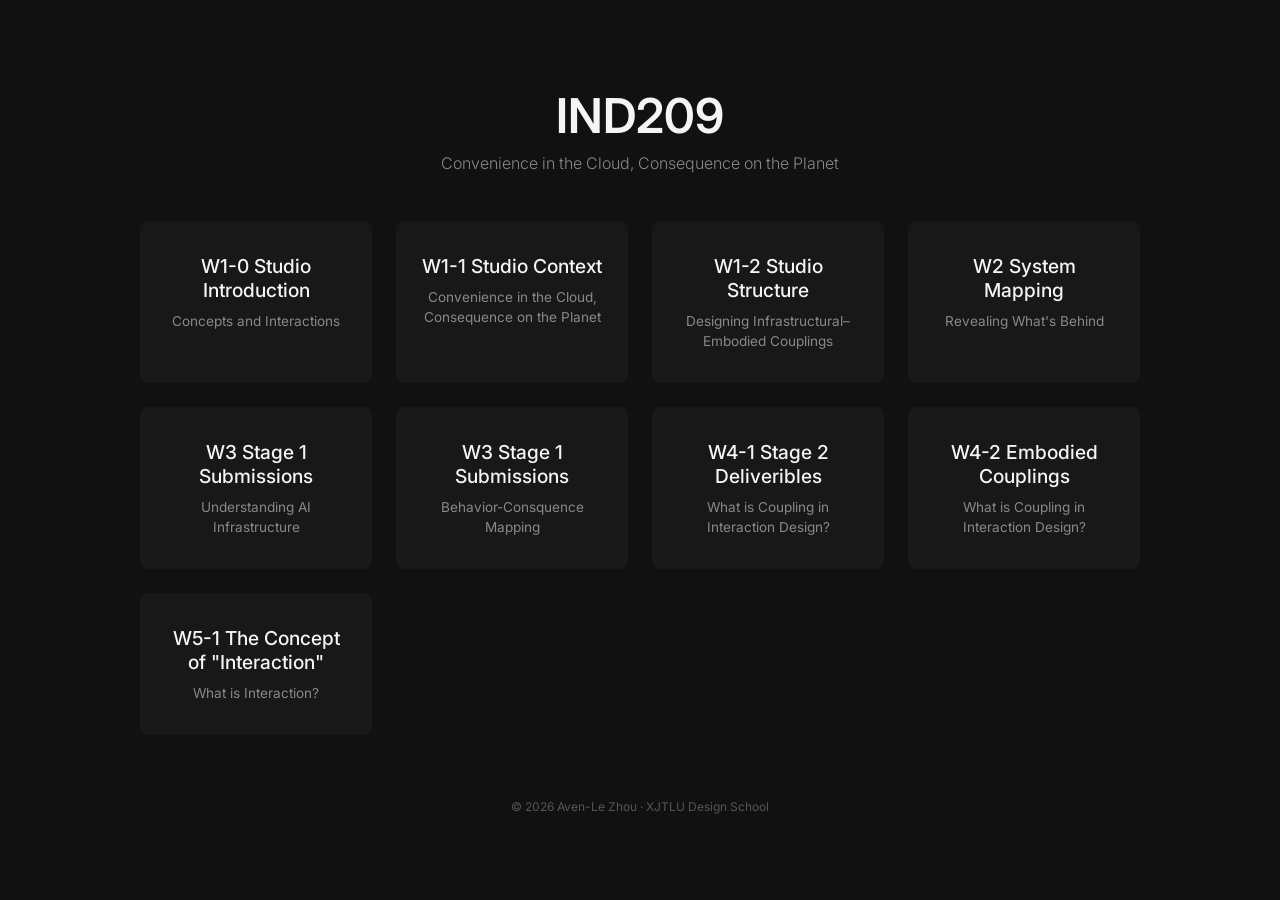
==== slides/index.html @ 0d858614 "Update index.html" ====
<!DOCTYPE html>
<html lang="en">
<head>
  <meta charset="UTF-8" />
  <meta name="viewport" content="width=device-width, initial-scale=1.0" />
  <title>IND209 – Design Studio</title>
  <link rel="stylesheet" href="style.css" />
  <link rel="preconnect" href="https://fonts.googleapis.com">
  <link href="https://fonts.googleapis.com/css2?family=Inter:wght@300;400;600&display=swap" rel="stylesheet">
</head>

<body>

  <div class="container">
    <h1>IND209</h1>
    <p class="subtitle">Convenience in the Cloud, Consequence on the Planet</p>

    <div class="grid">

      <a class="card" href="../studio_intro/">
        <span class="title">W1-0 Studio Introduction</span>
        <span class="desc">Concepts and Interactions</span>
      </a>

      <a class="card" href="../studio_context/">
        <span class="title">W1-1 Studio Context</span>
        <span class="desc">Convenience in the Cloud, Consequence on the Planet</span>
      </a>

      <a class="card" href="../studio_structure/">
        <span class="title">W1-2 Studio Structure</span>
        <span class="desc">Designing Infrastructural–Embodied Couplings</span>
      </a>

      <!-- Duplicate this block for new lectures -->
     
      <a class="card" href="../system_mapping/">
        <span class="title">W2 System Mapping</span>
        <span class="desc">Revealing What's Behind</span>
      </a>

      <!-- -- -->

      <a class="card" href="../A1/SysMap/">
        <span class="title">W3 Stage 1 Submissions</span>
        <span class="desc">Understanding AI Infrastructure</span>
      </a>

      <a class="card" href="../A1/BeConMap/">
        <span class="title">W3 Stage 1 Submissions</span>
        <span class="desc">Behavior-Consquence Mapping</span>
      </a>


      <a class="card" href="../assignment2/">
        <span class="title">W4-1 Stage 2 Deliveribles</span>
        <span class="desc">What is Coupling in Interaction Design?</span>
      </a>

      <a class="card" href="../coupling_concept/">
        <span class="title">W4-2 Embodied Couplings</span>
        <span class="desc">What is Coupling in Interaction Design?</span>
      </a>

      <a class="card" href="../interaction_concept/">
        <span class="title">W5-1 The Concept of "Interaction"</span>
        <span class="desc">What is Interaction?</span>
      </a>
      <!--
      <a class="card" href="../IND209/week03/">
        <span class="title">Week 03</span>
        <span class="desc">Title or focus</span>
      </a>
      -->

    </div>

    <footer>
      © 2026 Aven-Le Zhou · XJTLU Design School
    </footer>

  </div>

</body>
</html>
---- slides/style.css ----
:root {
  --bg: #111;
  --card-bg: #181818;
  --text: #f5f5f5;
  --subtle: #888;
  --accent: #00c3ff;
}

* {
  margin: 0;
  padding: 0;
  box-sizing: border-box;
}

body {
  font-family: 'Inter', sans-serif;
  background: var(--bg);
  color: var(--text);
  display: flex;
  justify-content: center;
  align-items: center;
  min-height: 100vh;
}

.container {
  width: 90%;
  max-width: 1000px;
  text-align: center;
}

h1 {
  font-weight: 600;
  font-size: 3rem;
  margin-bottom: 0.5rem;
}

.subtitle {
  font-weight: 300;
  color: var(--subtle);
  margin-bottom: 3rem;
}

.grid {
  display: grid;
  grid-template-columns: repeat(auto-fit, minmax(220px, 1fr));
  gap: 1.5rem;
}

.card {
  background: var(--card-bg);
  padding: 2rem 1.5rem;
  border-radius: 8px;
  text-decoration: none;
  color: var(--text);
  transition: transform 0.3s ease, box-shadow 0.3s ease, border 0.3s ease;
  border: 1px solid transparent;
}

.card:hover {
  transform: translateY(-6px);
  box-shadow: 0 10px 30px rgba(0, 195, 255, 0.15);
  border: 1px solid var(--accent);
}

.title {
  display: block;
  font-size: 1.2rem;
  font-weight: 500;
  margin-bottom: 0.5rem;
}

.desc {
  font-size: 0.85rem;
  color: var(--subtle);
}

footer {
  margin-top: 4rem;
  font-size: 0.75rem;
  color: #555;
}
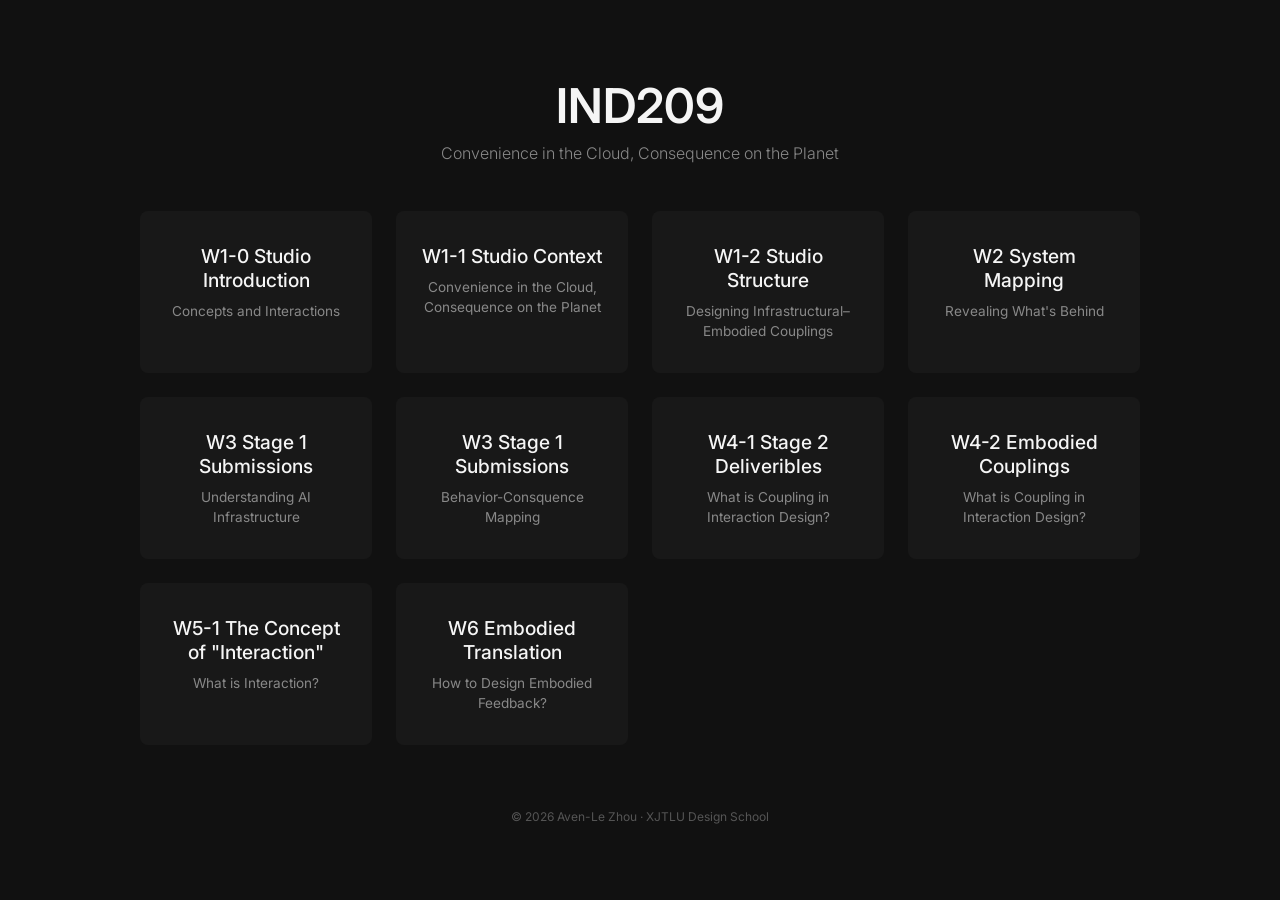
==== commit 1724ea4c: "embodied translation" ====
--- a/slides/index.html
+++ b/slides/index.html
@@ -66,6 +66,12 @@
         <span class="title">W5-1 The Concept of "Interaction"</span>
         <span class="desc">What is Interaction?</span>
       </a>
+
+      <a class="card" href="../embodied_translation/">
+        <span class="title">W6 Embodied Translation</span>
+        <span class="desc">How to Design Embodied Feedback?</span>
+      </a>
+
       <!--
       <a class="card" href="../IND209/week03/">
         <span class="title">Week 03</span>
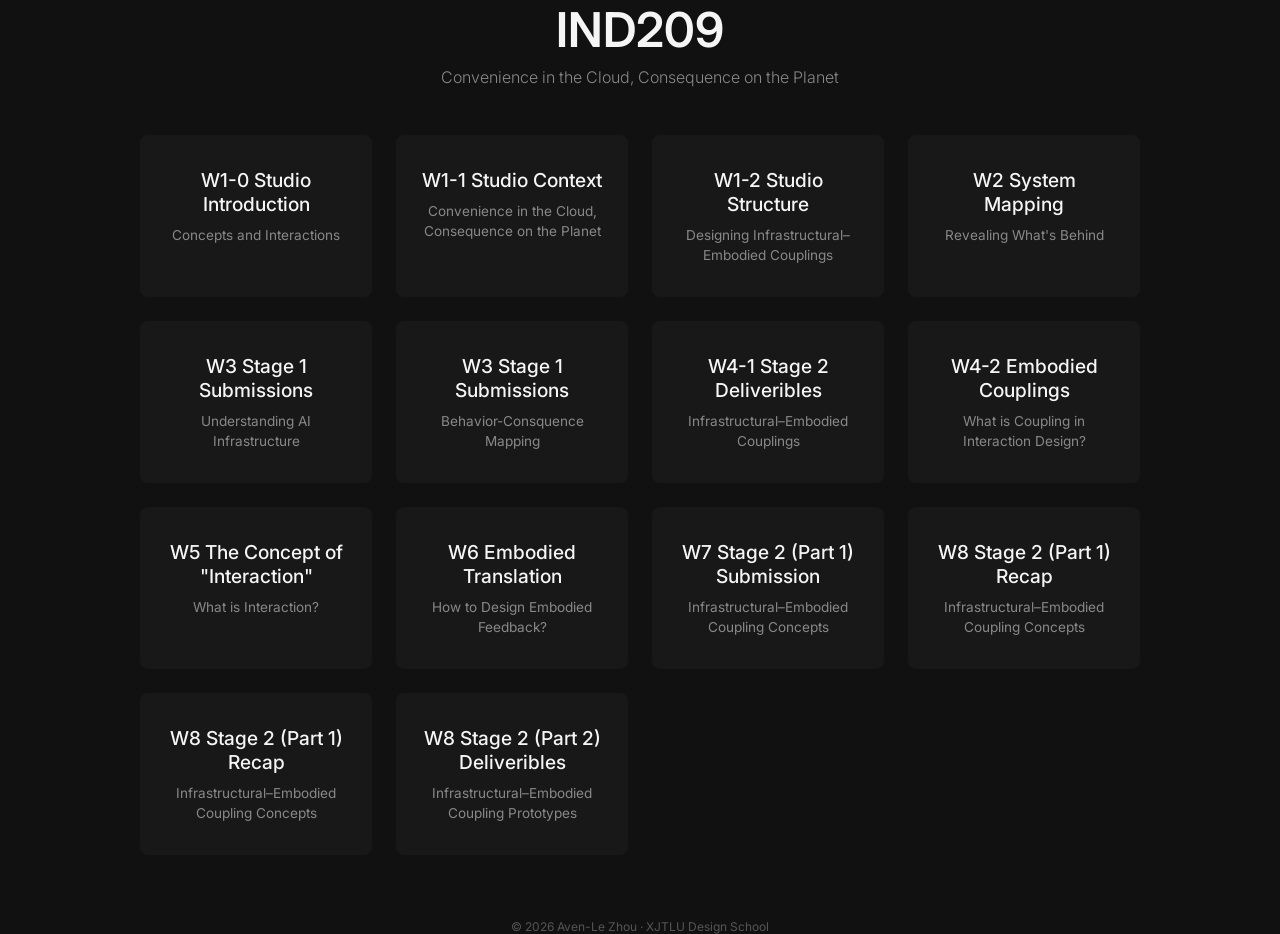
==== commit 3185a87d: "update index page" ====
--- a/slides/index.html
+++ b/slides/index.html
@@ -54,7 +54,7 @@
 
       <a class="card" href="../assignment2/">
         <span class="title">W4-1 Stage 2 Deliveribles</span>
-        <span class="desc">What is Coupling in Interaction Design?</span>
+        <span class="desc">Infrastructural–Embodied Couplings</span>
       </a>
 
       <a class="card" href="../coupling_concept/">
@@ -63,7 +63,7 @@
       </a>
 
       <a class="card" href="../interaction_concept/">
-        <span class="title">W5-1 The Concept of "Interaction"</span>
+        <span class="title">W5 The Concept of "Interaction"</span>
         <span class="desc">What is Interaction?</span>
       </a>
 
@@ -72,12 +72,26 @@
         <span class="desc">How to Design Embodied Feedback?</span>
       </a>
 
-      <!--
-      <a class="card" href="../IND209/week03/">
-        <span class="title">Week 03</span>
-        <span class="desc">Title or focus</span>
+      <a class="card" href="../A2-1/">
+        <span class="title">W7 Stage 2 (Part 1) Submission</span>
+        <span class="desc">Infrastructural–Embodied Coupling Concepts</span>
       </a>
-      -->
+     
+      <a class="card" href="../week8.pdf">
+        <span class="title">W8 Stage 2 (Part 1) Recap</span>
+        <span class="desc">Infrastructural–Embodied Coupling Concepts</span>
+      </a>
+
+     <a class="card" href="../week8.pdf">
+        <span class="title">W8 Stage 2 (Part 1) Recap</span>
+        <span class="desc">Infrastructural–Embodied Coupling Concepts</span>
+      </a>
+
+      <a class="card" href="../assignment2-2">
+        <span class="title">W8 Stage 2 (Part 2) Deliveribles</span>
+        <span class="desc">Infrastructural–Embodied Coupling Prototypes</span>
+      </a>
+      
 
     </div>
 
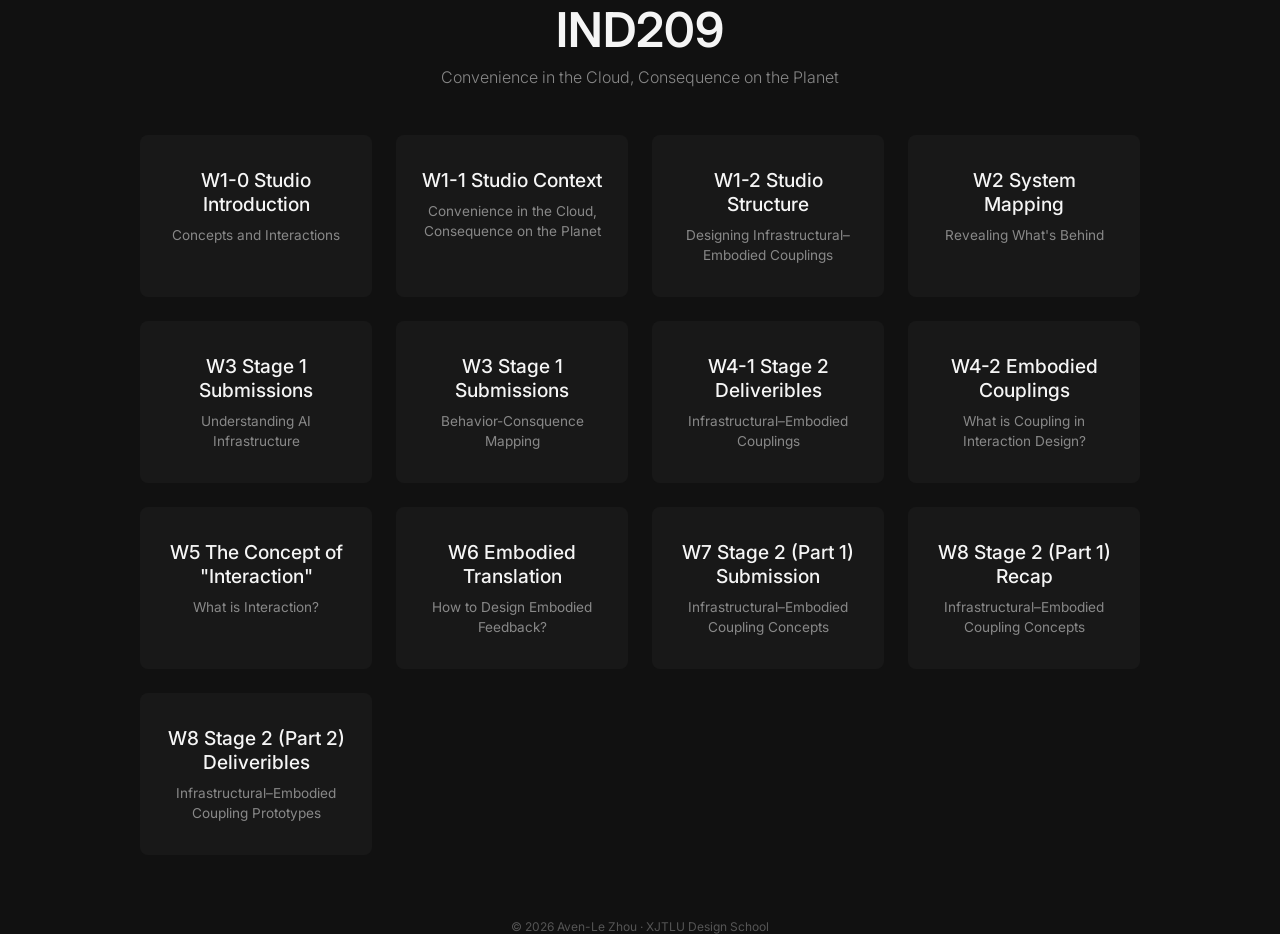
==== commit d394a036: "Update index.html" ====
--- a/slides/index.html
+++ b/slides/index.html
@@ -77,10 +77,6 @@
         <span class="desc">Infrastructural–Embodied Coupling Concepts</span>
       </a>
      
-      <a class="card" href="../week8.pdf">
-        <span class="title">W8 Stage 2 (Part 1) Recap</span>
-        <span class="desc">Infrastructural–Embodied Coupling Concepts</span>
-      </a>
 
      <a class="card" href="../week8.pdf">
         <span class="title">W8 Stage 2 (Part 1) Recap</span>
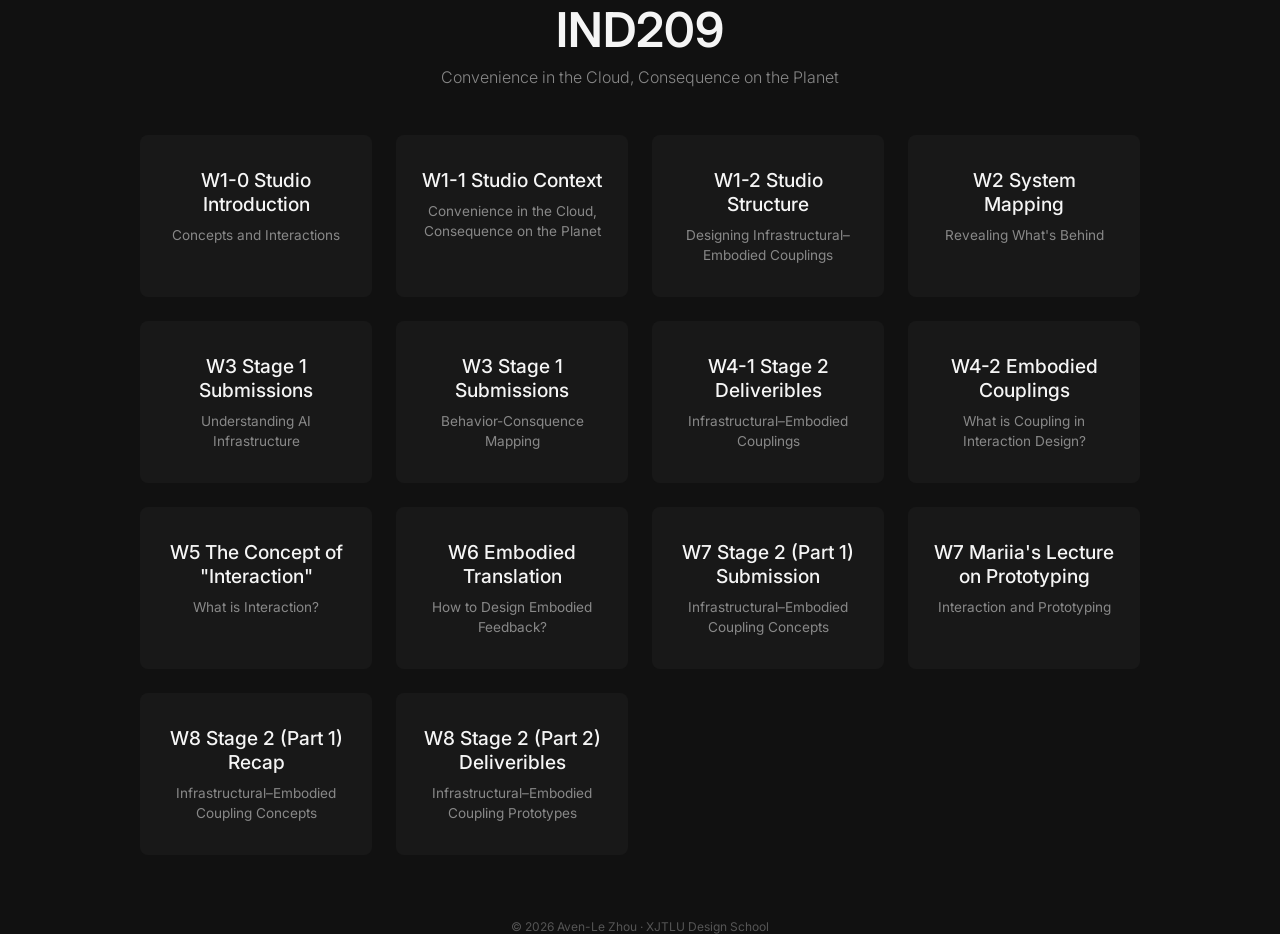
==== commit dc72963a: "Update index.html" ====
--- a/slides/index.html
+++ b/slides/index.html
@@ -77,6 +77,10 @@
         <span class="desc">Infrastructural–Embodied Coupling Concepts</span>
       </a>
      
+     <a class="card" href="../week7.pdf">
+        <span class="title">W7 Mariia's Lecture on Prototyping</span>
+        <span class="desc">Interaction and Prototyping</span>
+      </a>
 
      <a class="card" href="../week8.pdf">
         <span class="title">W8 Stage 2 (Part 1) Recap</span>
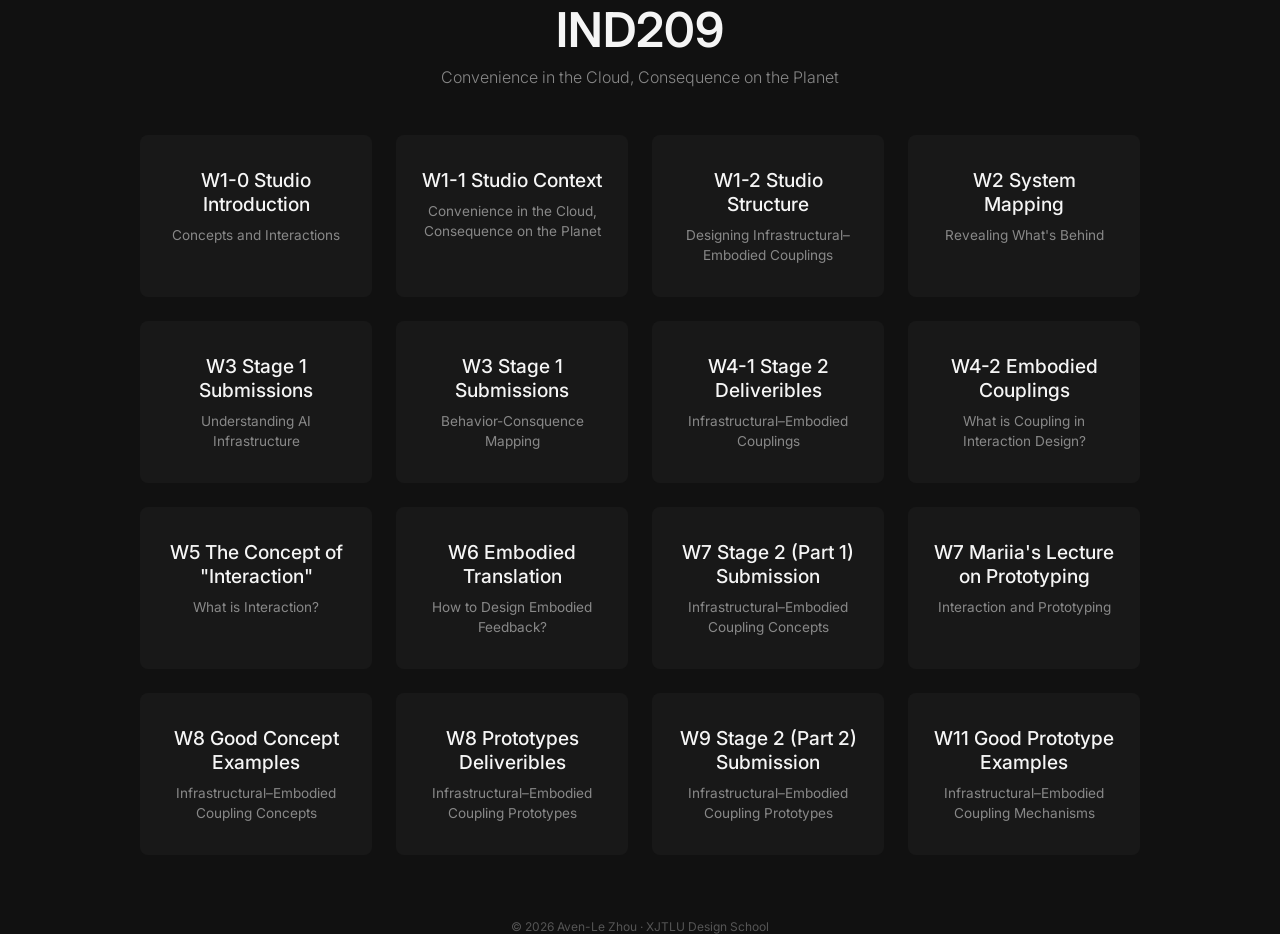
==== commit 441cc774: "updates on week 10" ====
--- a/slides/index.html
+++ b/slides/index.html
@@ -83,15 +83,28 @@
       </a>
 
      <a class="card" href="../week8.pdf">
-        <span class="title">W8 Stage 2 (Part 1) Recap</span>
+        <span class="title">W8 Good Concept Examples</span>
         <span class="desc">Infrastructural–Embodied Coupling Concepts</span>
       </a>
 
       <a class="card" href="../assignment2-2">
-        <span class="title">W8 Stage 2 (Part 2) Deliveribles</span>
+        <span class="title">W8 Prototypes Deliveribles</span>
         <span class="desc">Infrastructural–Embodied Coupling Prototypes</span>
       </a>
+
+      <a class="card" href="../A2-2/">
+        <span class="title">W9 Stage 2 (Part 2) Submission</span>
+        <span class="desc">Infrastructural–Embodied Coupling Prototypes</span>
+      </a>
+
+       <!-- <a class="card">
+        <span class="title">W10 No Class</span>
+      </a> -->
       
+      <a class="card" href="../week8.pdf">
+        <span class="title">W11 Good Prototype Examples</span>
+        <span class="desc">Infrastructural–Embodied Coupling Mechanisms</span>
+      </a>
 
     </div>
 
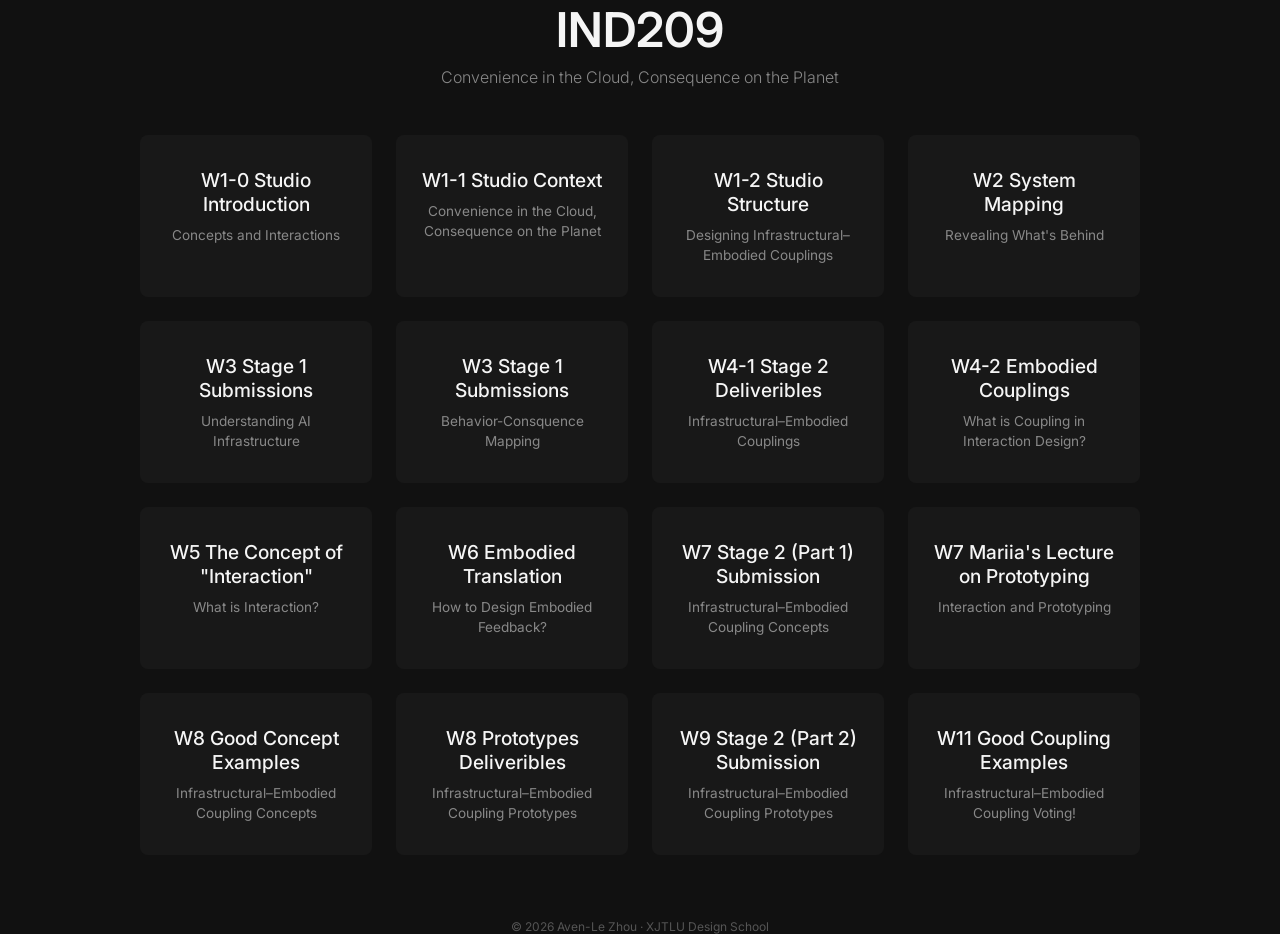
==== commit 738c173b: "Update index.html" ====
--- a/slides/index.html
+++ b/slides/index.html
@@ -102,8 +102,8 @@
       </a> -->
       
       <a class="card" href="../week8.pdf">
-        <span class="title">W11 Good Prototype Examples</span>
-        <span class="desc">Infrastructural–Embodied Coupling Mechanisms</span>
+        <span class="title">W11 Good Coupling Examples</span>
+        <span class="desc">Infrastructural–Embodied Coupling Voting!</span>
       </a>
 
     </div>
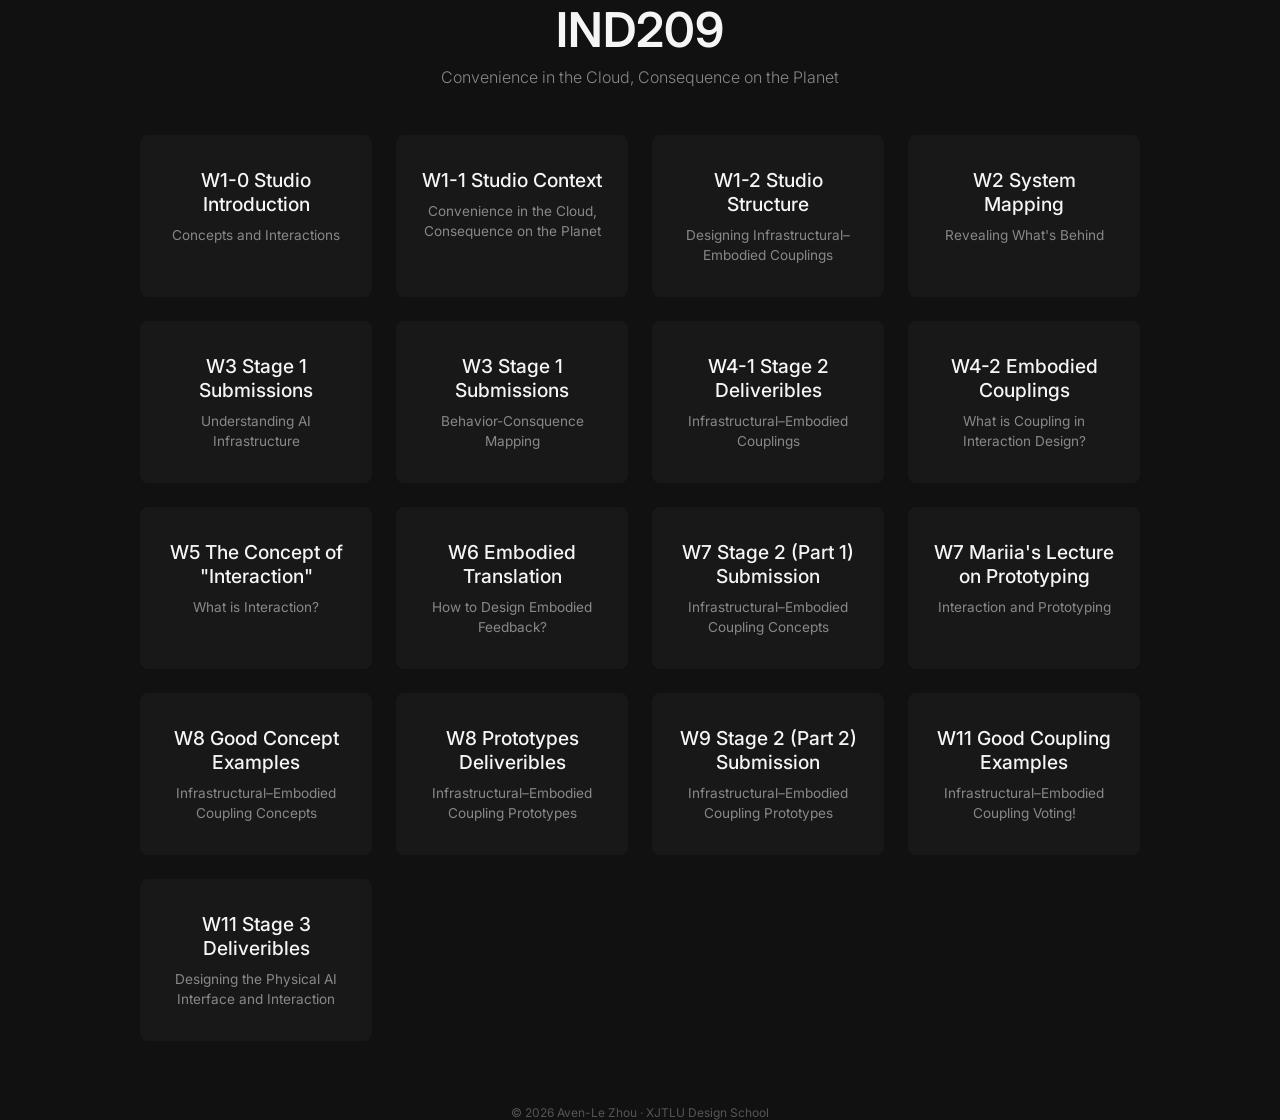
==== commit 2d407619: "assignment 3 deliverables" ====
--- a/slides/index.html
+++ b/slides/index.html
@@ -101,9 +101,14 @@
         <span class="title">W10 No Class</span>
       </a> -->
       
-      <a class="card" href="../week8.pdf">
+      <a class="card">
         <span class="title">W11 Good Coupling Examples</span>
         <span class="desc">Infrastructural–Embodied Coupling Voting!</span>
+      </a>
+
+      <a class="card" href="../assignment3">
+        <span class="title">W11 Stage 3 Deliveribles</span>
+        <span class="desc">Designing the Physical AI Interface and Interaction</span>
       </a>
 
     </div>
